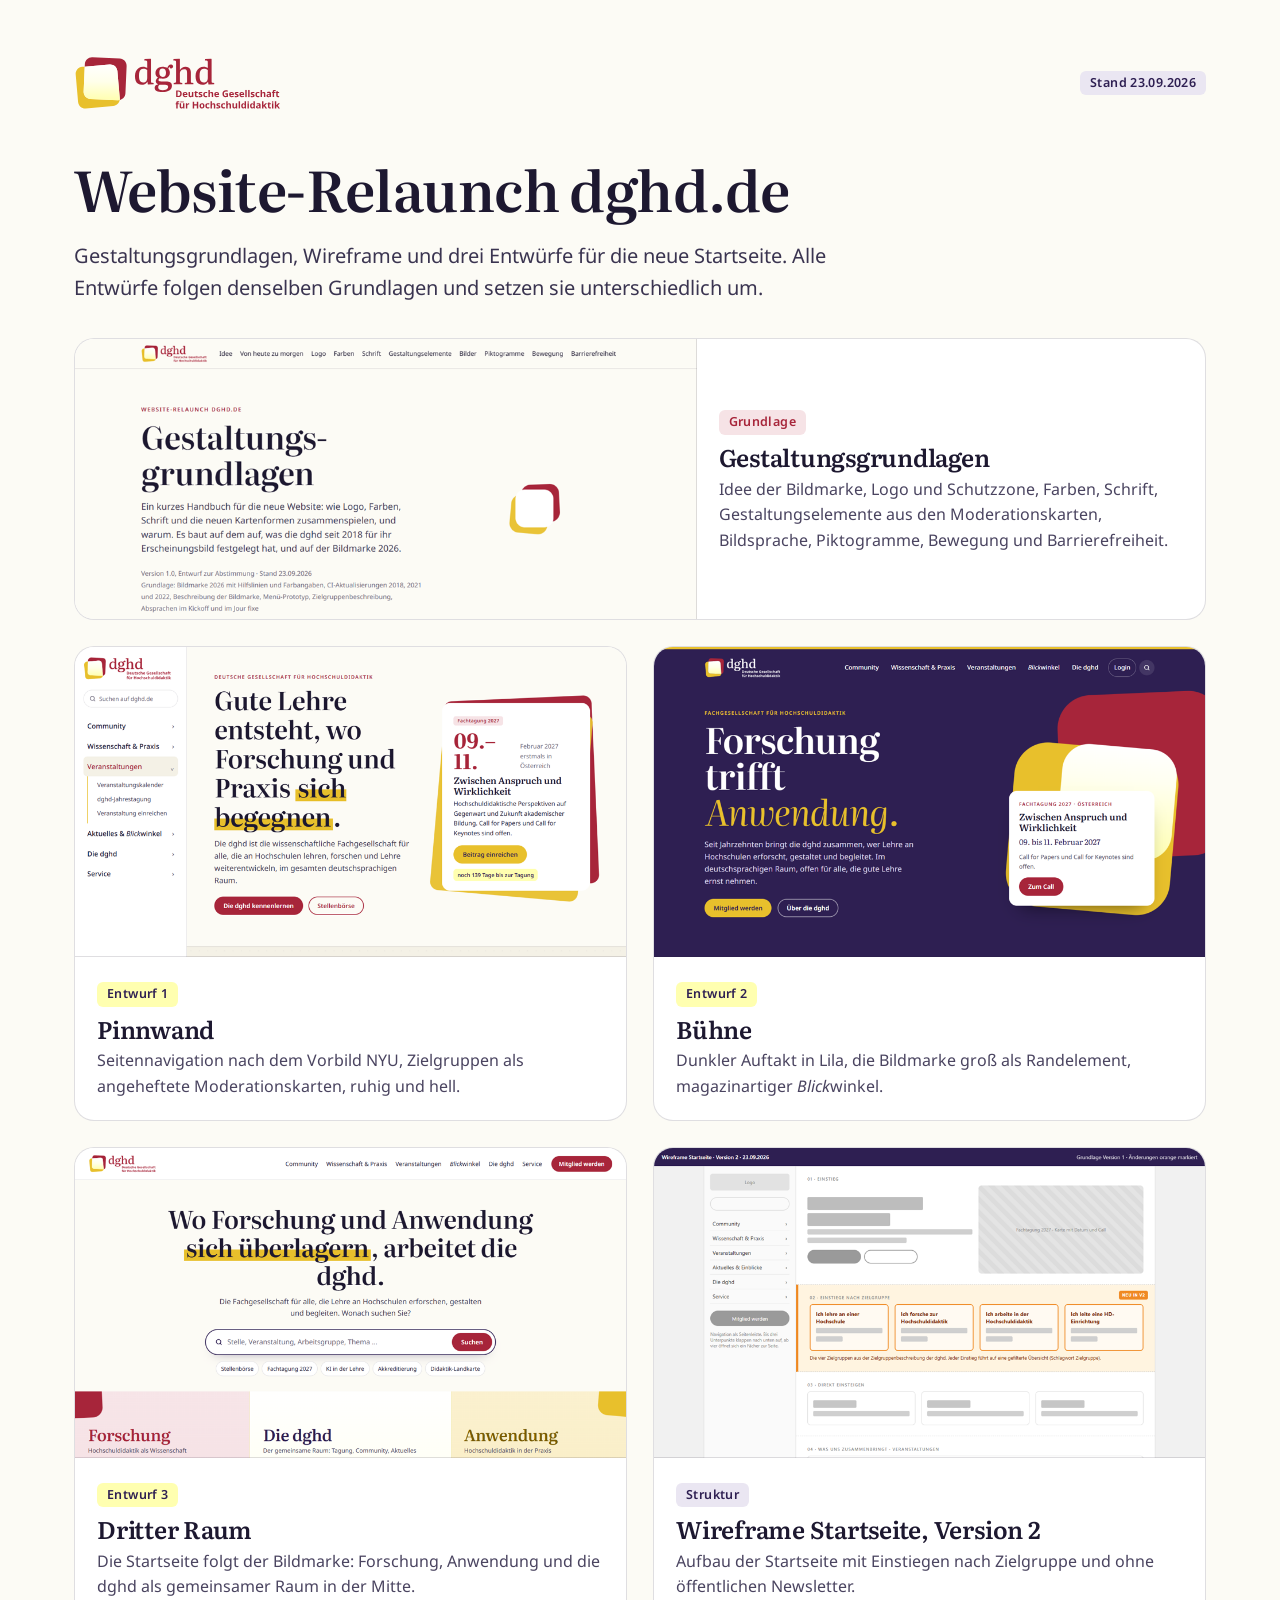
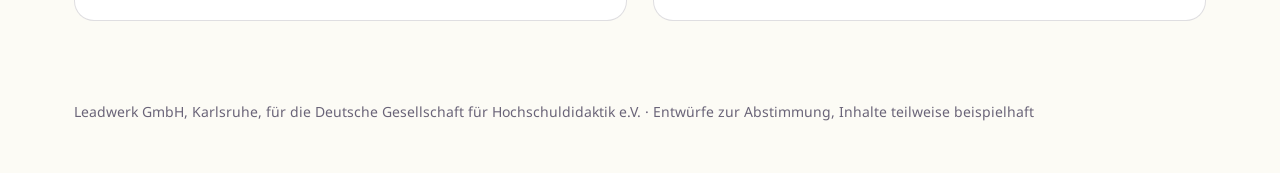
==== index.html @ faf2eb4f "Gestaltungsgrundlagen, Wireframe V2 und drei Startseiten-Entwürfe für dghd.de Co-Authored-By: Claude" ====
<!DOCTYPE html>
<html lang="de">
<head>
<meta charset="utf-8">
<meta name="viewport" content="width=device-width, initial-scale=1">
<meta name="robots" content="noindex, nofollow">
<title>dghd · Website-Relaunch · Entwürfe</title>
<link rel="icon" href="assets/dghd-bildmarke.svg">
<link rel="stylesheet" href="assets/dghd.css">
<style>
main{max-width:1180px;margin:0 auto;padding:56px 24px 80px}
header{display:flex;align-items:center;justify-content:space-between;gap:20px;margin-bottom:46px}
header img{height:54px}
h1{font-size:clamp(34px,4.6vw,56px);margin-bottom:12px}
.lead{font-size:20px;max-width:760px;color:#3a3450}
.raster{display:grid;grid-template-columns:repeat(2,1fr);gap:26px;margin-top:34px}
.kachel{display:block;background:#fff;border:1px solid var(--linie);border-radius:20px;overflow:hidden;text-decoration:none;color:var(--tinte);transition:transform .2s}
.kachel:hover{transform:translateY(-4px)}
.kachel .vorschau{aspect-ratio:16/9;background-size:cover;background-position:top center;border-bottom:1px solid var(--linie)}
.kachel .text{padding:20px 22px}
.kachel h2{font-size:24px;margin:8px 0 6px}
.kachel p{margin:0;font-size:16px;color:#4a4460}
.gross{grid-column:1/-1;display:grid;grid-template-columns:1.1fr .9fr}
.gross .vorschau{aspect-ratio:auto;min-height:280px;border-bottom:0;border-right:1px solid var(--linie)}
@media(max-width:860px){.raster,.gross{grid-template-columns:1fr}}
footer{max-width:1180px;margin:0 auto;padding:0 24px 50px;font-size:14px;color:var(--grau)}
</style>
</head>
<body>
<main>
  <header><img src="assets/dghd-logo-zuschnitt.svg" alt="dghd Deutsche Gesellschaft für Hochschuldidaktik"><span class="schlagwort lila">Stand 23.09.2026</span></header>
  <h1>Website-Relaunch dghd.de</h1>
  <p class="lead">Gestaltungsgrundlagen, Wireframe und drei Entwürfe für die neue Startseite. Alle Entwürfe folgen denselben Grundlagen und setzen sie unterschiedlich um.</p>
  <div class="raster">
    <a class="kachel gross" href="design-manual.html"><div class="vorschau" style="background-image:url(bilder/vorschau-design-manual.png)"></div><div class="text" style="align-self:center"><span class="schlagwort rot">Grundlage</span><h2>Gestaltungsgrundlagen</h2><p>Idee der Bildmarke, Logo und Schutzzone, Farben, Schrift, Gestaltungselemente aus den Moderationskarten, Bildsprache, Piktogramme, Bewegung und Barrierefreiheit.</p></div></a>
    <a class="kachel" href="startseite-entwurf-1.html"><div class="vorschau" style="background-image:url(bilder/vorschau-entwurf-1.png)"></div><div class="text"><span class="schlagwort">Entwurf 1</span><h2>Pinnwand</h2><p>Seitennavigation nach dem Vorbild NYU, Zielgruppen als angeheftete Moderationskarten, ruhig und hell.</p></div></a>
    <a class="kachel" href="startseite-entwurf-2.html"><div class="vorschau" style="background-image:url(bilder/vorschau-entwurf-2.png)"></div><div class="text"><span class="schlagwort">Entwurf 2</span><h2>Bühne</h2><p>Dunkler Auftakt in Lila, die Bildmarke groß als Randelement, magazinartiger <em>Blick</em>winkel.</p></div></a>
    <a class="kachel" href="startseite-entwurf-3.html"><div class="vorschau" style="background-image:url(bilder/vorschau-entwurf-3.png)"></div><div class="text"><span class="schlagwort">Entwurf 3</span><h2>Dritter Raum</h2><p>Die Startseite folgt der Bildmarke: Forschung, Anwendung und die dghd als gemeinsamer Raum in der Mitte.</p></div></a>
    <a class="kachel" href="wireframe-startseite-v2.html"><div class="vorschau" style="background-image:url(bilder/vorschau-wireframe-v2.png)"></div><div class="text"><span class="schlagwort lila">Struktur</span><h2>Wireframe Startseite, Version 2</h2><p>Aufbau der Startseite mit Einstiegen nach Zielgruppe und ohne öffentlichen Newsletter.</p></div></a>
  </div>
</main>
<footer>Leadwerk GmbH, Karlsruhe, für die Deutsche Gesellschaft für Hochschuldidaktik e.V. · Entwürfe zur Abstimmung, Inhalte teilweise beispielhaft</footer>
</body>
</html>
---- assets/dghd.css ----
/* dghd Gestaltungsgrundlagen · gemeinsame Werte für Manual und Entwürfe · Stand 23.09.2026 */
@import url("https://fonts.googleapis.com/css2?family=Literata:ital,opsz,wght@0,7..72,400;0,7..72,600;0,7..72,700;1,7..72,400&family=Noto+Sans:ital,wght@0,400;0,500;0,600;0,700;1,400&display=swap");

:root{
  /* Kernfarben aus der Bildmarke 2026 */
  --rot:#A7253A;
  --gelb:#E8C02C;
  --hellgelb:#FFFFB0;
  --lila:#2E1F52;
  --schwarz:#000000;
  --weiss:#FFFFFF;
  /* abgeleitete Arbeitsfarben */
  --tinte:#1D1830;          /* Fließtext, Lila mit Schwarz */
  --papier:#FCFBF5;         /* warmes Weiß, Hellgelb stark aufgehellt */
  --karton:#F4F1E6;         /* Flächen, Moderationskarte ohne Farbe */
  --linie:rgba(29,24,48,.14);
  --grau:#6A6478;
  --rot-tief:#861D2E;       /* Hover auf Rot */
  --lila-hell:#EAE6F2;
  /* Ergänzungsfarben aus dem CI 2022, nur für Grafiken und Diagramme */
  --blau:#3B5BB8;
  --gruen:#5AA75C;

  --serif:"Literata", Georgia, "Times New Roman", serif;
  --sans:"Noto Sans", "Segoe UI", Arial, sans-serif;

  --neigung-rot:-2.5deg;    /* rote Karte, laut Hilfslinien */
  --neigung-gelb:5deg;      /* gelbe Karte, laut Hilfslinien */
  --radius:22px;
  --radius-klein:12px;
  --dritter-raum:linear-gradient(180deg,#FFFFFF 0%, #FFFFF0 30%, var(--hellgelb) 100%);
}

*{box-sizing:border-box}
html{-webkit-text-size-adjust:100%}
body{margin:0;font-family:var(--sans);font-size:18px;line-height:1.6;color:var(--tinte);background:var(--papier)}
img{max-width:100%;display:block}
a{color:var(--rot);text-underline-offset:3px}
a:hover{color:var(--rot-tief)}
:focus-visible{outline:3px solid var(--gelb);outline-offset:3px;border-radius:4px}
h1,h2,h3,h4{font-family:var(--serif);font-weight:600;line-height:1.15;letter-spacing:-.01em;margin:0 0 .5em;color:var(--tinte)}

/* Textmarker: Gelb als Hervorhebung unter dem Wort, nicht als Schriftfarbe */
.marker{background:linear-gradient(transparent 58%, var(--gelb) 58%, var(--gelb) 90%, transparent 90%);padding:0 .08em}
.marker-hell{background:linear-gradient(transparent 55%, var(--hellgelb) 55%)}

/* Schaltflächen */
.knopf{display:inline-flex;align-items:center;gap:.5em;font:600 16px/1 var(--sans);padding:14px 22px;border-radius:999px;border:2px solid var(--rot);background:var(--rot);color:#fff;text-decoration:none;transition:background .15s,transform .15s}
.knopf:hover{background:var(--rot-tief);border-color:var(--rot-tief);color:#fff}
.knopf.leer{background:transparent;color:var(--rot)}
.knopf.leer:hover{background:var(--rot);color:#fff}
.knopf.gelb{background:var(--gelb);border-color:var(--gelb);color:var(--lila)}
.knopf.gelb:hover{background:#d8ad12;border-color:#d8ad12}

/* Schlagwort (Kategorie, Format, Zielgruppe) */
.schlagwort{display:inline-block;font:600 12.5px/1 var(--sans);letter-spacing:.03em;padding:6px 10px;border-radius:6px;background:var(--hellgelb);color:var(--lila)}
.schlagwort.rot{background:#F6E3E6;color:var(--rot)}
.schlagwort.lila{background:var(--lila-hell);color:var(--lila)}

/* Kartenrahmen: das Bild liegt auf zwei Moderationskarten */
.kartenrahmen{position:relative;isolation:isolate;margin:18px 22px 26px 18px}
.kartenrahmen::before,.kartenrahmen::after{content:"";position:absolute;inset:0;border-radius:var(--radius);z-index:-1}
.kartenrahmen::before{background:var(--rot);transform:translate(14px,-12px) rotate(var(--neigung-rot))}
.kartenrahmen::after{background:var(--gelb);transform:translate(-12px,14px) rotate(var(--neigung-gelb));opacity:.95}
.kartenrahmen>img,.kartenrahmen>.inhalt{position:relative;border-radius:var(--radius);width:100%;background:var(--weiss)}

/* Moderationskarte als Teaser */
.modkarte{position:relative;background:var(--weiss);border-radius:var(--radius-klein);padding:22px 22px 20px;box-shadow:0 1px 0 var(--linie),0 10px 24px -18px rgba(46,31,82,.45);transition:transform .2s}
.modkarte::before{content:"";position:absolute;left:18px;right:18px;top:0;height:5px;border-radius:0 0 4px 4px;background:var(--gelb)}
.modkarte.rot::before{background:var(--rot)}
.modkarte.lila::before{background:var(--lila)}
@media (hover:hover){.modkarte:hover{transform:rotate(-1deg) translateY(-3px)}}

/* Randelement: Kartenecke am Seitenrand */
.randkarte{position:absolute;width:220px;height:220px;border-radius:40px;pointer-events:none}

@media (prefers-reduced-motion:reduce){*{transition:none!important;animation:none!important}}
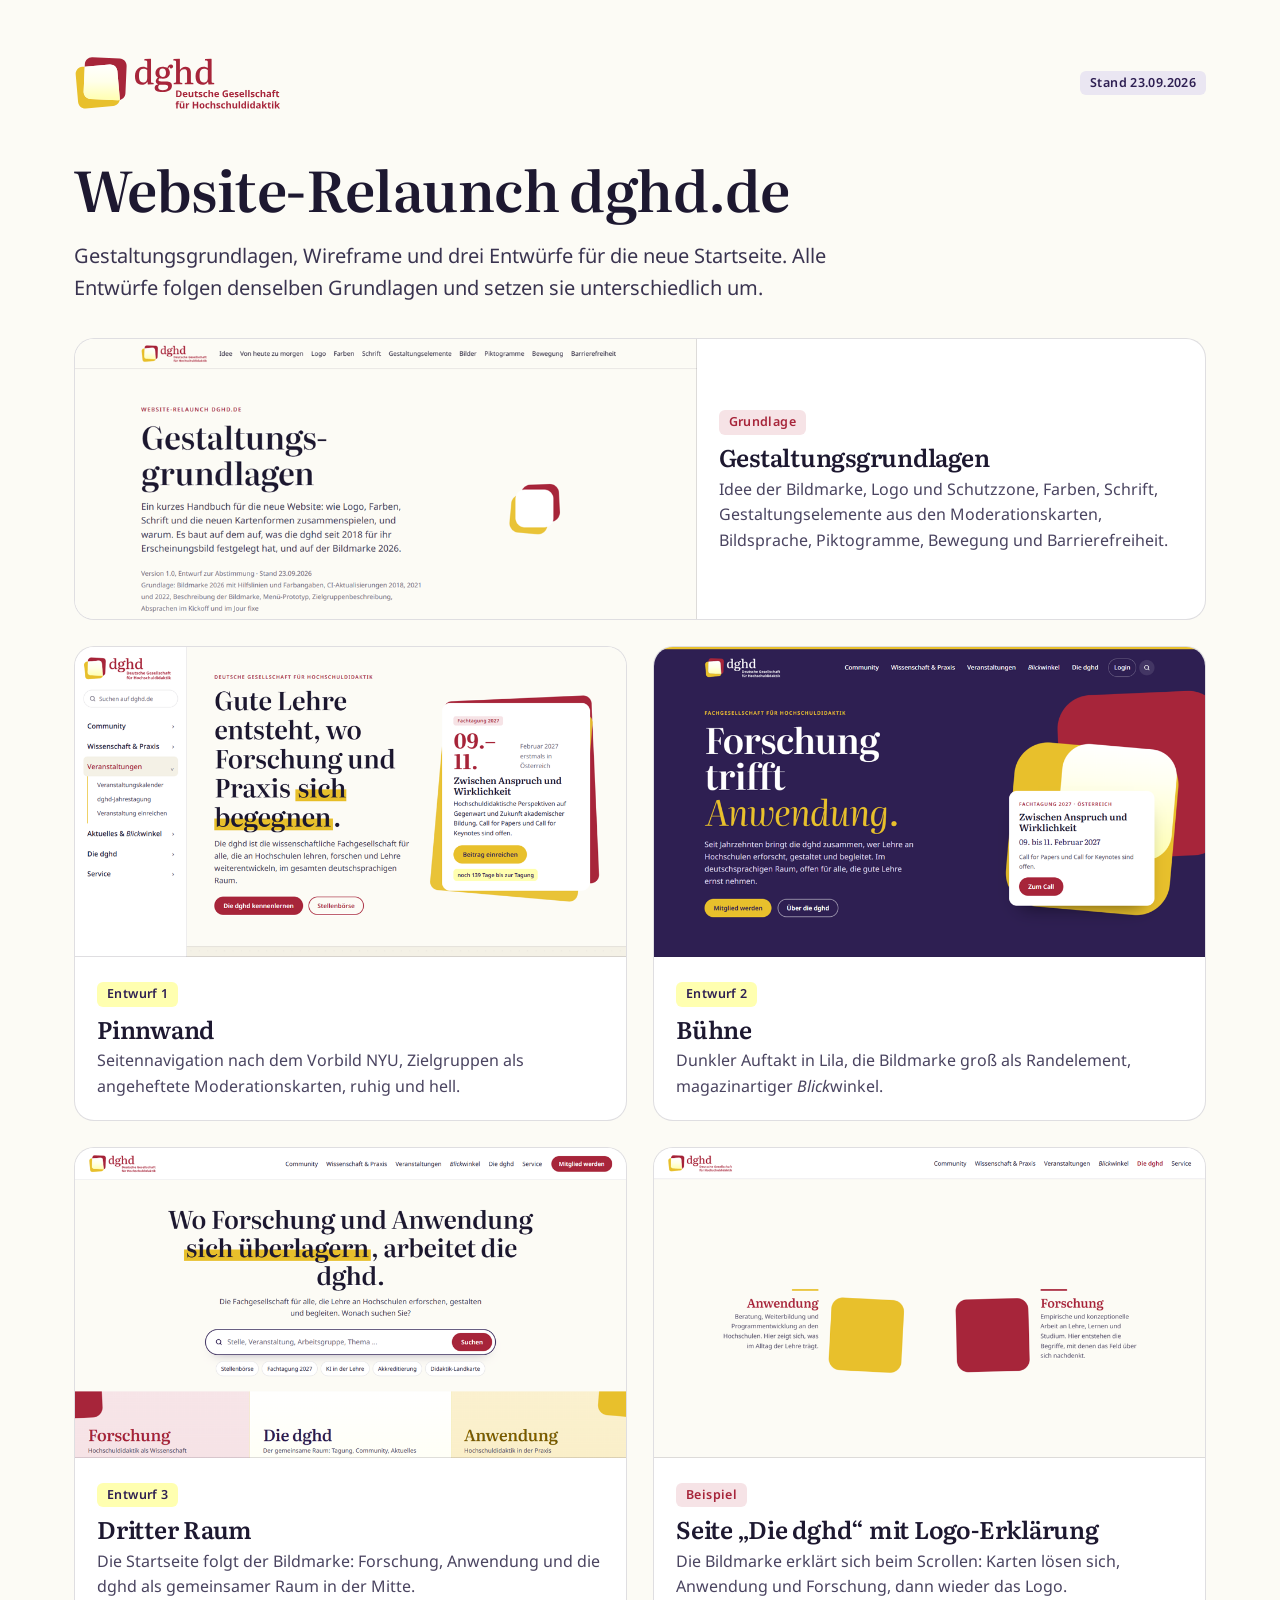
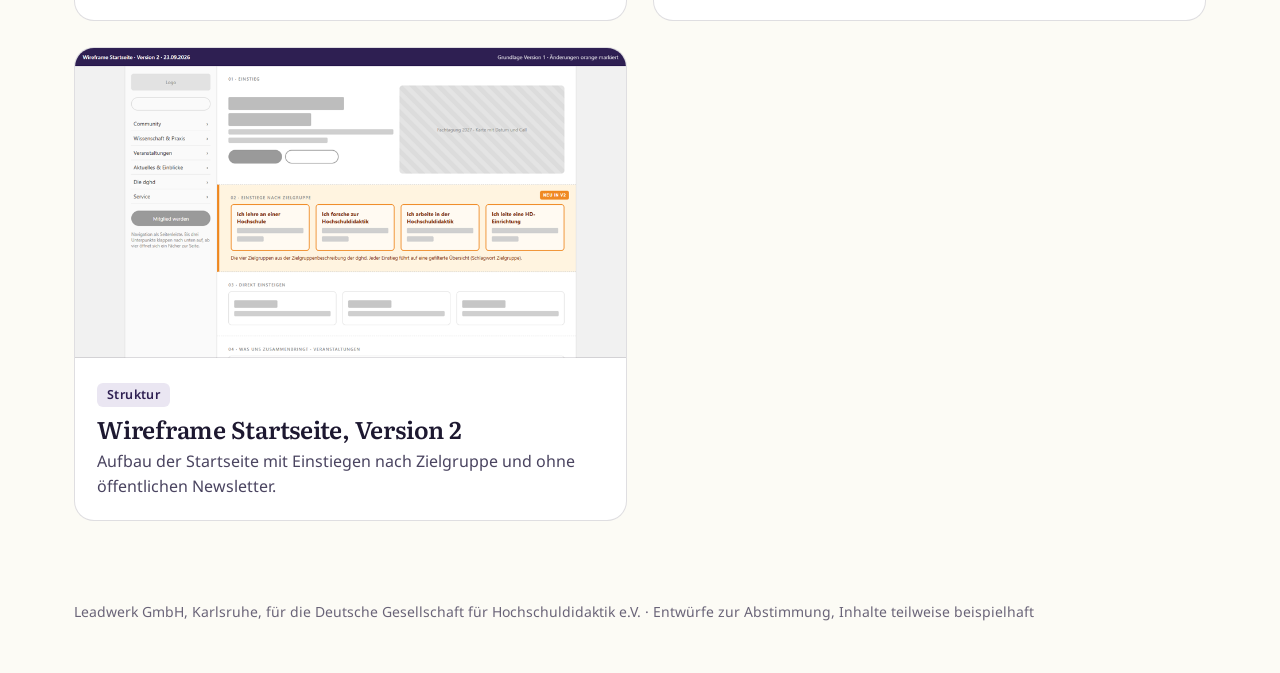
==== commit 66bb8358: "Beispielseite Die dghd mit Logo-Erklärung, Verlinkung in Übersicht und Manual Co-Authored-By: Claude" ====
--- a/index.html
+++ b/index.html
@@ -36,6 +36,7 @@
     <a class="kachel" href="startseite-entwurf-1.html"><div class="vorschau" style="background-image:url(bilder/vorschau-entwurf-1.png)"></div><div class="text"><span class="schlagwort">Entwurf 1</span><h2>Pinnwand</h2><p>Seitennavigation nach dem Vorbild NYU, Zielgruppen als angeheftete Moderationskarten, ruhig und hell.</p></div></a>
     <a class="kachel" href="startseite-entwurf-2.html"><div class="vorschau" style="background-image:url(bilder/vorschau-entwurf-2.png)"></div><div class="text"><span class="schlagwort">Entwurf 2</span><h2>Bühne</h2><p>Dunkler Auftakt in Lila, die Bildmarke groß als Randelement, magazinartiger <em>Blick</em>winkel.</p></div></a>
     <a class="kachel" href="startseite-entwurf-3.html"><div class="vorschau" style="background-image:url(bilder/vorschau-entwurf-3.png)"></div><div class="text"><span class="schlagwort">Entwurf 3</span><h2>Dritter Raum</h2><p>Die Startseite folgt der Bildmarke: Forschung, Anwendung und die dghd als gemeinsamer Raum in der Mitte.</p></div></a>
+    <a class="kachel" href="beispiel-die-dghd.html"><div class="vorschau" style="background-image:url(bilder/vorschau-logo-erklaerung.png)"></div><div class="text"><span class="schlagwort rot">Beispiel</span><h2>Seite „Die dghd“ mit Logo-Erklärung</h2><p>Die Bildmarke erklärt sich beim Scrollen: Karten lösen sich, Anwendung und Forschung, dann wieder das Logo.</p></div></a>
     <a class="kachel" href="wireframe-startseite-v2.html"><div class="vorschau" style="background-image:url(bilder/vorschau-wireframe-v2.png)"></div><div class="text"><span class="schlagwort lila">Struktur</span><h2>Wireframe Startseite, Version 2</h2><p>Aufbau der Startseite mit Einstiegen nach Zielgruppe und ohne öffentlichen Newsletter.</p></div></a>
   </div>
 </main>
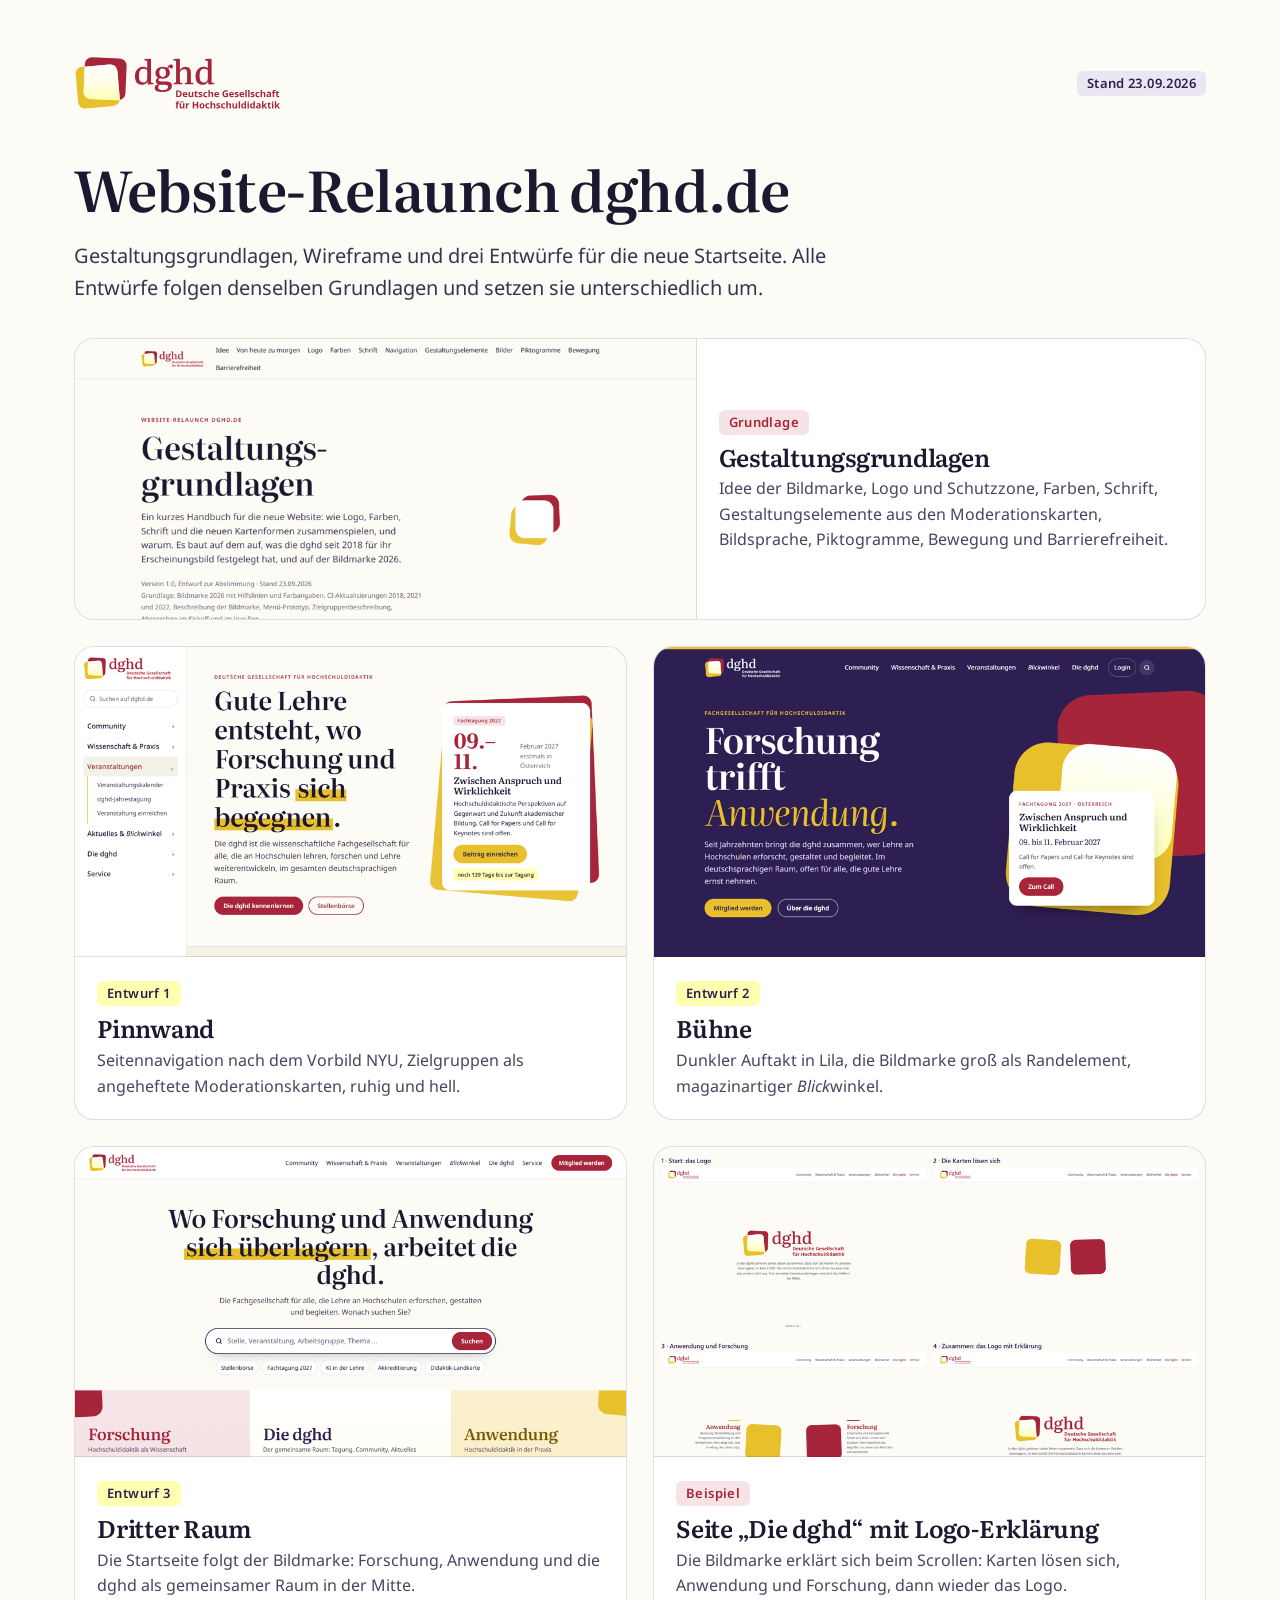
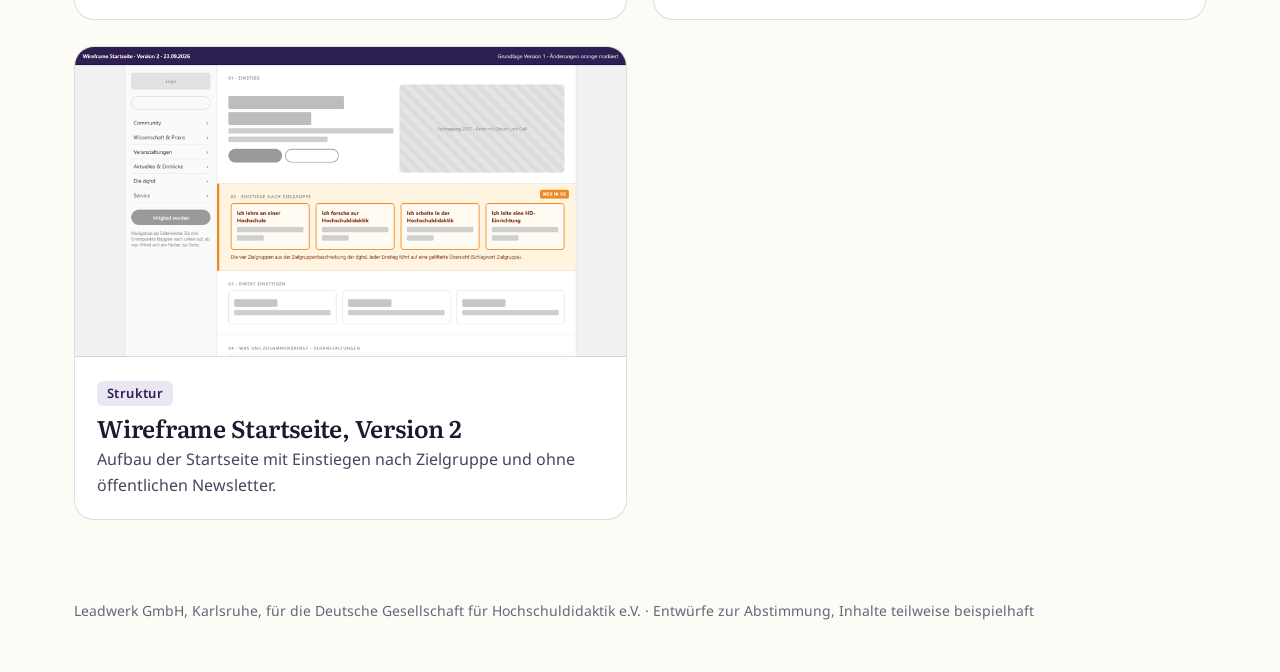
==== commit dc7cfa38: "Responsive für Handy und Tablet, Schriften lokal, Navigation und Schlagworte im Manual, neue Screens" ====
--- a/index.html
+++ b/index.html
@@ -22,7 +22,7 @@
 .kachel p{margin:0;font-size:16px;color:#4a4460}
 .gross{grid-column:1/-1;display:grid;grid-template-columns:1.1fr .9fr}
 .gross .vorschau{aspect-ratio:auto;min-height:280px;border-bottom:0;border-right:1px solid var(--linie)}
-@media(max-width:860px){.raster,.gross{grid-template-columns:1fr}}
+@media(max-width:860px){.raster,.gross{grid-template-columns:1fr}.gross .vorschau{aspect-ratio:16/9;min-height:0;border-right:0;border-bottom:1px solid var(--linie)}main{padding:36px 20px 60px}header{margin-bottom:28px}}
 footer{max-width:1180px;margin:0 auto;padding:0 24px 50px;font-size:14px;color:var(--grau)}
 </style>
 </head>
@@ -32,12 +32,12 @@
   <h1>Website-Relaunch dghd.de</h1>
   <p class="lead">Gestaltungsgrundlagen, Wireframe und drei Entwürfe für die neue Startseite. Alle Entwürfe folgen denselben Grundlagen und setzen sie unterschiedlich um.</p>
   <div class="raster">
-    <a class="kachel gross" href="design-manual.html"><div class="vorschau" style="background-image:url(bilder/vorschau-design-manual.png)"></div><div class="text" style="align-self:center"><span class="schlagwort rot">Grundlage</span><h2>Gestaltungsgrundlagen</h2><p>Idee der Bildmarke, Logo und Schutzzone, Farben, Schrift, Gestaltungselemente aus den Moderationskarten, Bildsprache, Piktogramme, Bewegung und Barrierefreiheit.</p></div></a>
-    <a class="kachel" href="startseite-entwurf-1.html"><div class="vorschau" style="background-image:url(bilder/vorschau-entwurf-1.png)"></div><div class="text"><span class="schlagwort">Entwurf 1</span><h2>Pinnwand</h2><p>Seitennavigation nach dem Vorbild NYU, Zielgruppen als angeheftete Moderationskarten, ruhig und hell.</p></div></a>
-    <a class="kachel" href="startseite-entwurf-2.html"><div class="vorschau" style="background-image:url(bilder/vorschau-entwurf-2.png)"></div><div class="text"><span class="schlagwort">Entwurf 2</span><h2>Bühne</h2><p>Dunkler Auftakt in Lila, die Bildmarke groß als Randelement, magazinartiger <em>Blick</em>winkel.</p></div></a>
-    <a class="kachel" href="startseite-entwurf-3.html"><div class="vorschau" style="background-image:url(bilder/vorschau-entwurf-3.png)"></div><div class="text"><span class="schlagwort">Entwurf 3</span><h2>Dritter Raum</h2><p>Die Startseite folgt der Bildmarke: Forschung, Anwendung und die dghd als gemeinsamer Raum in der Mitte.</p></div></a>
-    <a class="kachel" href="beispiel-die-dghd.html"><div class="vorschau" style="background-image:url(bilder/vorschau-logo-erklaerung.png)"></div><div class="text"><span class="schlagwort rot">Beispiel</span><h2>Seite „Die dghd“ mit Logo-Erklärung</h2><p>Die Bildmarke erklärt sich beim Scrollen: Karten lösen sich, Anwendung und Forschung, dann wieder das Logo.</p></div></a>
-    <a class="kachel" href="wireframe-startseite-v2.html"><div class="vorschau" style="background-image:url(bilder/vorschau-wireframe-v2.png)"></div><div class="text"><span class="schlagwort lila">Struktur</span><h2>Wireframe Startseite, Version 2</h2><p>Aufbau der Startseite mit Einstiegen nach Zielgruppe und ohne öffentlichen Newsletter.</p></div></a>
+    <a class="kachel gross" href="design-manual.html"><div class="vorschau" style="background-image:url(bilder/vorschau-design-manual-2409.png)"></div><div class="text" style="align-self:center"><span class="schlagwort rot">Grundlage</span><h2>Gestaltungsgrundlagen</h2><p>Idee der Bildmarke, Logo und Schutzzone, Farben, Schrift, Gestaltungselemente aus den Moderationskarten, Bildsprache, Piktogramme, Bewegung und Barrierefreiheit.</p></div></a>
+    <a class="kachel" href="startseite-entwurf-1.html"><div class="vorschau" style="background-image:url(bilder/vorschau-entwurf-1-2409.png)"></div><div class="text"><span class="schlagwort">Entwurf 1</span><h2>Pinnwand</h2><p>Seitennavigation nach dem Vorbild NYU, Zielgruppen als angeheftete Moderationskarten, ruhig und hell.</p></div></a>
+    <a class="kachel" href="startseite-entwurf-2.html"><div class="vorschau" style="background-image:url(bilder/vorschau-entwurf-2-2409.png)"></div><div class="text"><span class="schlagwort">Entwurf 2</span><h2>Bühne</h2><p>Dunkler Auftakt in Lila, die Bildmarke groß als Randelement, magazinartiger <em>Blick</em>winkel.</p></div></a>
+    <a class="kachel" href="startseite-entwurf-3.html"><div class="vorschau" style="background-image:url(bilder/vorschau-entwurf-3-2409.png)"></div><div class="text"><span class="schlagwort">Entwurf 3</span><h2>Dritter Raum</h2><p>Die Startseite folgt der Bildmarke: Forschung, Anwendung und die dghd als gemeinsamer Raum in der Mitte.</p></div></a>
+    <a class="kachel" href="beispiel-die-dghd.html"><div class="vorschau" style="background-image:url(bilder/vorschau-logo-erklaerung-2409.png)"></div><div class="text"><span class="schlagwort rot">Beispiel</span><h2>Seite „Die dghd“ mit Logo-Erklärung</h2><p>Die Bildmarke erklärt sich beim Scrollen: Karten lösen sich, Anwendung und Forschung, dann wieder das Logo.</p></div></a>
+    <a class="kachel" href="wireframe-startseite-v2.html"><div class="vorschau" style="background-image:url(bilder/vorschau-wireframe-v2-2409.png)"></div><div class="text"><span class="schlagwort lila">Struktur</span><h2>Wireframe Startseite, Version 2</h2><p>Aufbau der Startseite mit Einstiegen nach Zielgruppe und ohne öffentlichen Newsletter.</p></div></a>
   </div>
 </main>
 <footer>Leadwerk GmbH, Karlsruhe, für die Deutsche Gesellschaft für Hochschuldidaktik e.V. · Entwürfe zur Abstimmung, Inhalte teilweise beispielhaft</footer>
--- a/assets/dghd.css
+++ b/assets/dghd.css
@@ -1,5 +1,5 @@
 /* dghd Gestaltungsgrundlagen · gemeinsame Werte für Manual und Entwürfe · Stand 23.09.2026 */
-@import url("https://fonts.googleapis.com/css2?family=Literata:ital,opsz,wght@0,7..72,400;0,7..72,600;0,7..72,700;1,7..72,400&family=Noto+Sans:ital,wght@0,400;0,500;0,600;0,700;1,400&display=swap");
+@import url("fonts.css");
 
 :root{
   /* Kernfarben aus der Bildmarke 2026 */
@@ -33,7 +33,8 @@
 
 *{box-sizing:border-box}
 html{-webkit-text-size-adjust:100%}
-body{margin:0;font-family:var(--sans);font-size:18px;line-height:1.6;color:var(--tinte);background:var(--papier)}
+html{overflow-x:clip}
+body{margin:0;font-family:var(--sans);font-size:18px;line-height:1.6;color:var(--tinte);background:var(--papier);overflow-x:clip}
 img{max-width:100%;display:block}
 a{color:var(--rot);text-underline-offset:3px}
 a:hover{color:var(--rot-tief)}
@@ -53,7 +54,7 @@
 .knopf.gelb:hover{background:#d8ad12;border-color:#d8ad12}
 
 /* Schlagwort (Kategorie, Format, Zielgruppe) */
-.schlagwort{display:inline-block;font:600 12.5px/1 var(--sans);letter-spacing:.03em;padding:6px 10px;border-radius:6px;background:var(--hellgelb);color:var(--lila)}
+.schlagwort{display:inline-block;font:600 13px/1 var(--sans);letter-spacing:.03em;padding:6px 10px;border-radius:6px;background:var(--hellgelb);color:var(--lila)}
 .schlagwort.rot{background:#F6E3E6;color:var(--rot)}
 .schlagwort.lila{background:var(--lila-hell);color:var(--lila)}
 
@@ -75,3 +76,8 @@
 .randkarte{position:absolute;width:220px;height:220px;border-radius:40px;pointer-events:none}
 
 @media (prefers-reduced-motion:reduce){*{transition:none!important;animation:none!important}}
+
+/* Menüknopf für schmale Bildschirme */
+.menueknopf{display:none;align-items:center;gap:8px;font:600 15px var(--sans);color:var(--tinte);background:#fff;border:1.5px solid var(--linie);border-radius:999px;padding:9px 14px;cursor:pointer;margin-left:auto}
+.menueknopf svg{width:18px;height:18px}
+@media(max-width:980px){.menueknopf{display:inline-flex}}
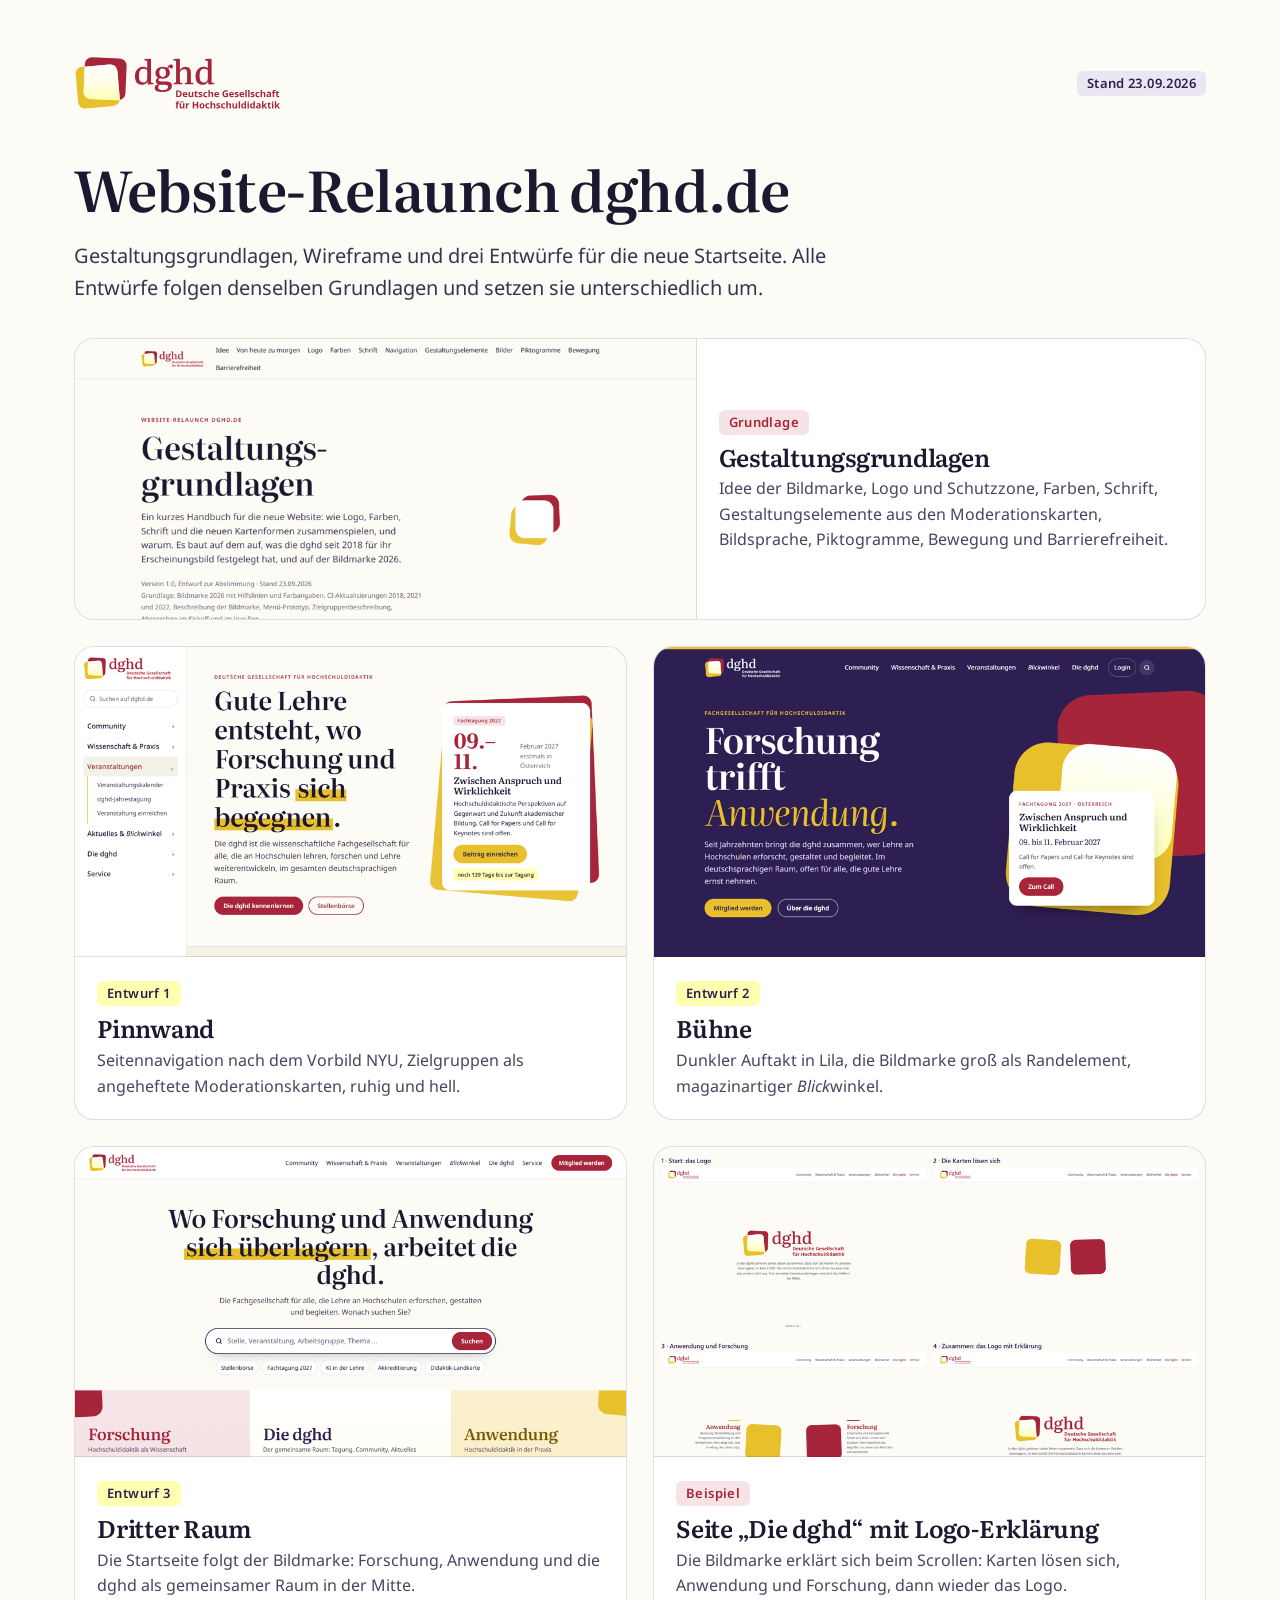
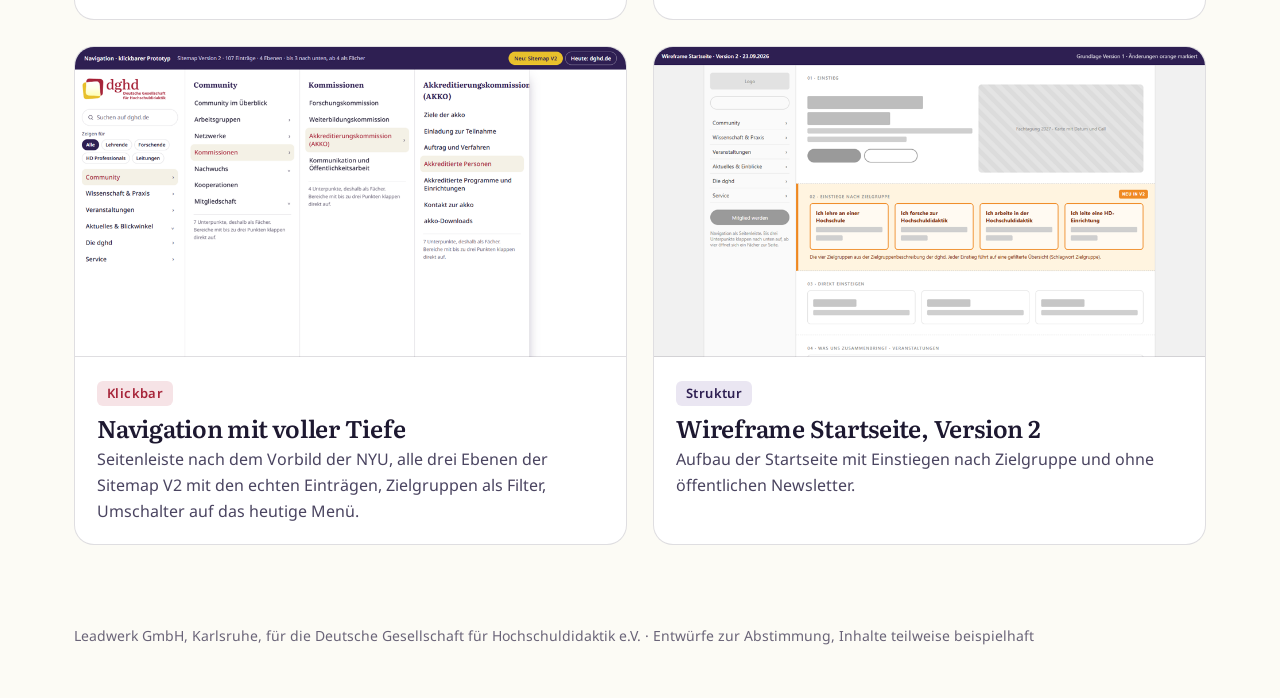
==== commit 6b88ac50: "Navigationsprototyp mit voller Tiefe, Umschalter heute/neu, Zielgruppenfilter; Verlinkung in Übersic" ====
--- a/index.html
+++ b/index.html
@@ -37,6 +37,7 @@
     <a class="kachel" href="startseite-entwurf-2.html"><div class="vorschau" style="background-image:url(bilder/vorschau-entwurf-2-2409.png)"></div><div class="text"><span class="schlagwort">Entwurf 2</span><h2>Bühne</h2><p>Dunkler Auftakt in Lila, die Bildmarke groß als Randelement, magazinartiger <em>Blick</em>winkel.</p></div></a>
     <a class="kachel" href="startseite-entwurf-3.html"><div class="vorschau" style="background-image:url(bilder/vorschau-entwurf-3-2409.png)"></div><div class="text"><span class="schlagwort">Entwurf 3</span><h2>Dritter Raum</h2><p>Die Startseite folgt der Bildmarke: Forschung, Anwendung und die dghd als gemeinsamer Raum in der Mitte.</p></div></a>
     <a class="kachel" href="beispiel-die-dghd.html"><div class="vorschau" style="background-image:url(bilder/vorschau-logo-erklaerung-2409.png)"></div><div class="text"><span class="schlagwort rot">Beispiel</span><h2>Seite „Die dghd“ mit Logo-Erklärung</h2><p>Die Bildmarke erklärt sich beim Scrollen: Karten lösen sich, Anwendung und Forschung, dann wieder das Logo.</p></div></a>
+    <a class="kachel" href="navigation-prototyp.html"><div class="vorschau" style="background-image:url(bilder/vorschau-navigation-2409.png)"></div><div class="text"><span class="schlagwort rot">Klickbar</span><h2>Navigation mit voller Tiefe</h2><p>Seitenleiste nach dem Vorbild der NYU, alle drei Ebenen der Sitemap V2 mit den echten Einträgen, Zielgruppen als Filter, Umschalter auf das heutige Menü.</p></div></a>
     <a class="kachel" href="wireframe-startseite-v2.html"><div class="vorschau" style="background-image:url(bilder/vorschau-wireframe-v2-2409.png)"></div><div class="text"><span class="schlagwort lila">Struktur</span><h2>Wireframe Startseite, Version 2</h2><p>Aufbau der Startseite mit Einstiegen nach Zielgruppe und ohne öffentlichen Newsletter.</p></div></a>
   </div>
 </main>
